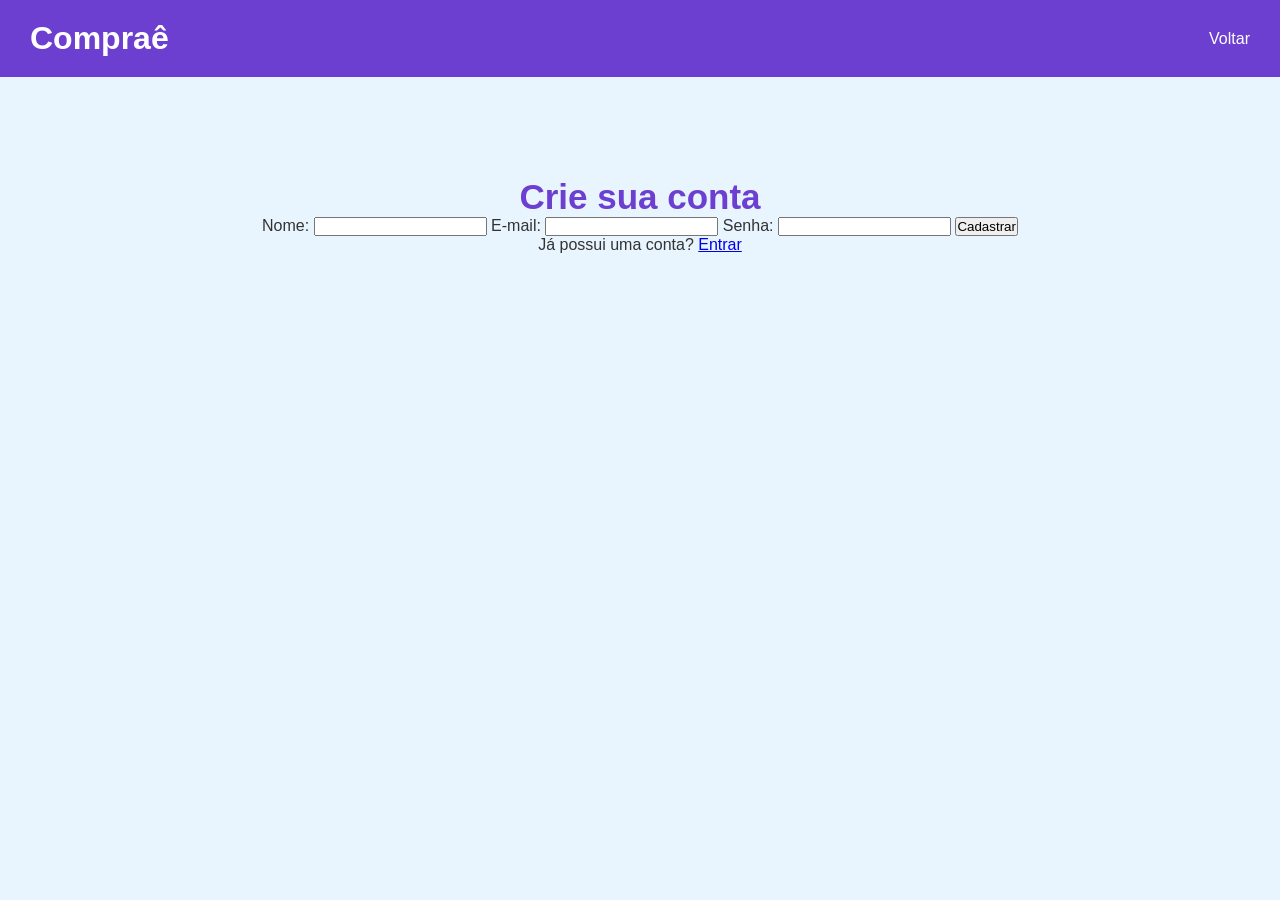
==== cadastro.html @ 254533f1 "0610melorias" ====
<!DOCTYPE html>
<html lang="pt-BR">
<head>
    <meta charset="UTF-8">
    <meta name="viewport" content="width=device-width, initial-scale=1.0">
    <title>Cadastro - OLX</title>
    <link rel="stylesheet" href="style.css">
</head>
<body>

<header>
    <h1>Compraê</h1>
    <a href="index.html">Voltar</a>
</header>

<main class="formulario">
    <h2>Crie sua conta</h2>

    <form onsubmit="cadastrar(event)">
        <label>Nome:</label>
        <input type="text" id="nome" required>

        <label>E-mail:</label>
        <input type="email" id="email" required>

        <label>Senha:</label>
        <input type="password" id="senha" required>

        <button type="submit">Cadastrar</button>
    </form>

    <p>Já possui uma conta? <a href="login.html">Entrar</a></p>
</main>

<script src="script.js"></script>
</body>
</html>
---- style.css ----
* {
            box-sizing: border-box;
            margin: 0;
            padding: 0;
            font-family: Arial, sans-serif;
        }

        body {
            background: #f5f5f5;
            color: #333;
        }

        /* CABEÇALHO */

        header {
            background: #6e0ad6;
            color: white;
            padding: 20px 8%;

            display: flex;
            justify-content: space-between;
            align-items: center;
        }

        header h1 {
            font-size: 32px;
        }

        header nav {
            display: flex;
            align-items: center;
            gap: 20px;
        }

        header a {
            color: white;
            text-decoration: none;
        }

        header button {
            background: rgb(185, 98, 98);
            color: #f5f3f0;
            border: none;
            padding: 10px 18px;
            border-radius: 6px;
            cursor: pointer;
            font-weight: bold;
        }


        /* PESQUISA */

        .busca {
            width: 90%;
            max-width: 1200px;
            margin: 30px auto;
        }

        .busca h2 {
            margin-bottom: 15px;
            font-size: 28px;
        }

        .busca input {
            width: 100%;
            padding: 14px;
            border: 1px solid #ccc;
            border-radius: 6px;
            font-size: 16px;
        }


        /* PRODUTOS */

        .anuncios {
            width: 90%;
            max-width: 1200px;
            margin: 0 auto 40px;

            display: grid;
            grid-template-columns: repeat(4, 1fr);
            gap: 20px;
        }


        /* CARD */

        .produto {
            background: white;
            border-radius: 10px;
            padding: 15px;
            box-shadow: 0 2px 7px #ddd;
            width: 100%;
        }
        


        /* IMAGENS */

        .produto img {
            width: 100%;
            height: 180px;
            object-fit: contain;
            display: block;
            background: #f5f5f5;
            border-radius: 8px;
            margin-bottom: 15px;
        }


        /* TEXTO */

        .produto h3 {
            font-size: 20px;
            margin-bottom: 8px;
        }

        .produto p {
            color: #666;
            margin-bottom: 12px;
            line-height: 1.4;
        }

        .produto strong {
            display: block;
            font-size: 24px;
            margin-bottom: 8px;
        }

        .produto span {
            color: #777;
            font-size: 14px;
        }


        /* NOVO ANÚNCIO */

        .novo-anuncio {
            background: white;
            width: 90%;
            max-width: 500px;
            margin: 30px auto;
            padding: 25px;
            border-radius: 10px;
            box-shadow: 0 2px 10px #ddd;
        }

        .novo-anuncio h2 {
            color: #6e0ad6;
            margin-bottom: 20px;
        }

        .novo-anuncio input,
        .novo-anuncio textarea {
            width: 100%;
            padding: 12px;
            margin-top: 7px;
            margin-bottom: 15px;
            border: 1px solid #ccc;
            border-radius: 6px;
        }

        .novo-anuncio textarea {
            height: 100px;
            resize: none;
        }

        .novo-anuncio button {
            background: #6e0ad6;
            color: white;
            border: none;
            padding: 12px 20px;
            border-radius: 6px;
            cursor: pointer;
        }


        /* RODAPÉ */

        footer {
            text-align: center;
            padding: 30px;
        }


        /* TABLET */

        @media (max-width: 1000px) {

            .anuncios {
                grid-template-columns: repeat(3, 1fr);
            }

        }


        /* CELULAR */

        @media (max-width: 700px) {

            .anuncios {
                grid-template-columns: repeat(2, 1fr);
            }

        }


        /* CELULAR PEQUENO */

        @media (max-width: 500px) {

            header {
                flex-direction: column;
                gap: 15px;
            }

            .anuncios {
                grid-template-columns: 1fr;
            }

        }
    
* {
    box-sizing: border-box;
}

body {
    margin: 0;

    background-color: #e8f5ff;

    color: #333;

    font-family: Arial, sans-serif;

    min-height: 100vh;
}


/* Cabeçalho */

header {
    background-color: #6c3fd1;

    color: white;

    padding: 20px 30px;

    display: flex;

    justify-content: space-between;

    align-items: center;
}

header h1 {
    margin: 0;

    font-size: 32px;
}


/* Botão de login */

#botaoLogin {
    background-color: white;

    color: #a01c0b;

    border: none;

    padding: 12px 20px;

    border-radius: 25px;

    font-weight: bold;

    cursor: pointer;
}

#botaoLogin:hover {
    background-color: #eeeeee;
}


/* Conteúdo */

main {
    text-align: center;

    padding: 100px 20px;
}

main h2 {
    color: #6c3fd1;

    font-size: 35px;
}


/* Fundo escuro */

.modal {
    display: none;

    position: fixed;

    top: 0;
    left: 0;

    width: 100%;
    height: 100%;

    background-color: rgba(0, 0, 0, 0.65);

    justify-content: center;

    align-items: center;

    z-index: 9999;
}


/* Caixa */

.caixa {
    background-color: white;

    width: 90%;

    max-width: 400px;

    padding: 30px;

    border-radius: 15px;

    position: relative;

    box-shadow: 0 10px 30px rgba(0, 0, 0, 0.3);
}


/* Botão fechar */

.fechar {
    position: absolute;

    top: 10px;
    right: 15px;

    border: none;

    background: none;

    font-size: 30px;

    cursor: pointer;
}


/* Títulos */

.caixa h2 {
    text-align: center;

    color: #6c3fd1;
}


/* Campos */

.caixa input {
    width: 100%;

    padding: 13px;

    margin: 8px 0;

    border: 1px solid #ccc;

    border-radius: 8px;

    font-size: 16px;
}


/* Botões */

.caixa button:not(.fechar) {
    width: 100%;

    padding: 13px;

    margin-top: 10px;

    border: none;

    border-radius: 8px;

    background-color: #6c3fd1;

    color: white;

    font-size: 16px;

    font-weight: bold;

    cursor: pointer;
}

.caixa button:not(.fechar):hover {
    background-color: #5427b5;
}


/* Links */

.caixa a {
    color: #6c3fd1;

    font-weight: bold;

    text-decoration: none;
}


/* Mensagens */

#mensagemLogin,
#mensagemCadastro {
    text-align: center;

    font-weight: bold;
}
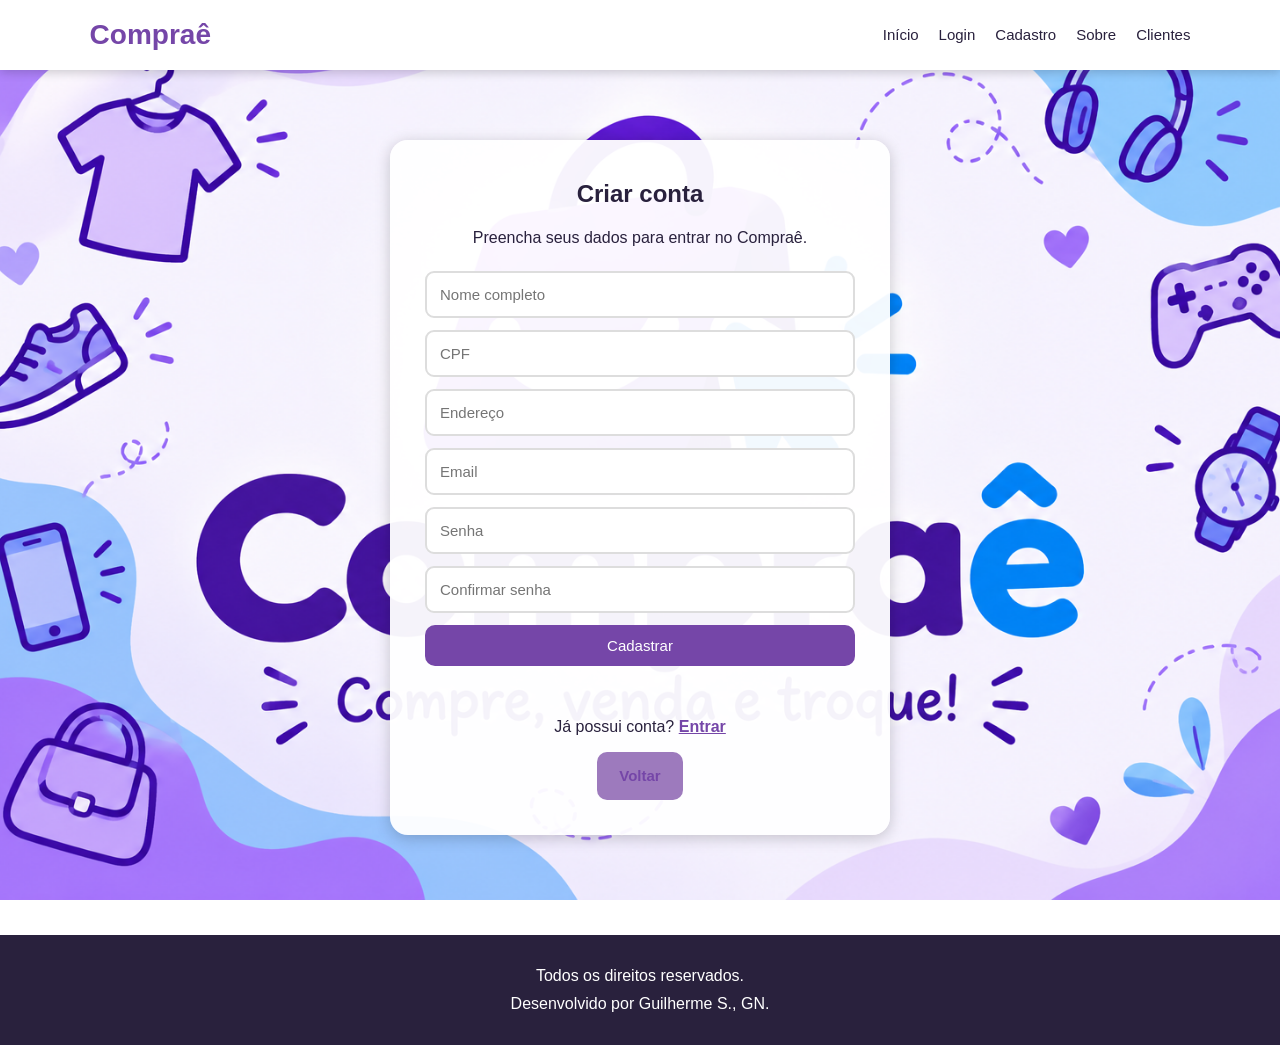
==== commit eb5a4b95: "01" ====
--- a/cadastro.html
+++ b/cadastro.html
@@ -1,36 +1,63 @@
 <!DOCTYPE html>
 <html lang="pt-BR">
 <head>
-    <meta charset="UTF-8">
-    <meta name="viewport" content="width=device-width, initial-scale=1.0">
-    <title>Cadastro - OLX</title>
-    <link rel="stylesheet" href="style.css">
+<meta charset="UTF-8">
+<meta name="viewport" content="width=device-width,initial-scale=1.0">
+<title>Cadastro - Compraê</title>
+<link rel="stylesheet" href="style.css">
 </head>
 <body>
 
 <header>
-    <h1>Compraê</h1>
-    <a href="index.html">Voltar</a>
+<div class="logo">Compraê</div>
+<nav>
+<a href="index.html">Início</a>
+<a href="login.html">Login</a>
+<a href="cadastro.html">Cadastro</a>
+<a href="index.html#empresa">Sobre</a>
+<a href="index.html#clientes">Clientes</a>
+</nav>
 </header>
 
-<main class="formulario">
-    <h2>Crie sua conta</h2>
+<main class="pagina-form">
 
-    <form onsubmit="cadastrar(event)">
-        <label>Nome:</label>
-        <input type="text" id="nome" required>
+<section class="formulario">
+<h1>Criar conta</h1>
+<p>Preencha seus dados para entrar no Compraê.</p>
 
-        <label>E-mail:</label>
-        <input type="email" id="email" required>
+<form id="formCadastro">
 
-        <label>Senha:</label>
-        <input type="password" id="senha" required>
+<input type="text" id="nomeCadastro" placeholder="Nome completo" required>
 
-        <button type="submit">Cadastrar</button>
-    </form>
+<input type="text" id="cpfCadastro" placeholder="CPF" required>
 
-    <p>Já possui uma conta? <a href="login.html">Entrar</a></p>
+<input type="text" id="enderecoCadastro" placeholder="Endereço" required>
+
+<input type="email" id="emailCadastro" placeholder="Email" required>
+
+<input type="password" id="senhaCadastro" placeholder="Senha" required>
+
+<input type="password" id="confirmarSenha" placeholder="Confirmar senha" required>
+
+<button type="submit" class="botao">Cadastrar</button>
+
+<p id="mensagemCadastro"></p>
+
+</form>
+
+<p>Já possui conta? <a href="login.html">Entrar</a></p>
+
+<a href="index.html" class="botao botao-secundario">Voltar</a>
+
+</section>
+
 </main>
+
+<footer>
+<p id="dataAtual"></p>
+<p>Todos os direitos reservados.</p>
+<p>Desenvolvido por Guilherme S., GN.</p>
+</footer>
 
 <script src="script.js"></script>
 </body>
--- a/style.css
+++ b/style.css
@@ -1,435 +1,357 @@
-
-        * {
-            box-sizing: border-box;
-            margin: 0;
-            padding: 0;
-            font-family: Arial, sans-serif;
-        }
-
-        body {
-            background: #f5f5f5;
-            color: #333;
-        }
-
-        /* CABEÇALHO */
-
-        header {
-            background: #6e0ad6;
-            color: white;
-            padding: 20px 8%;
-
-            display: flex;
-            justify-content: space-between;
-            align-items: center;
-        }
-
-        header h1 {
-            font-size: 32px;
-        }
-
-        header nav {
-            display: flex;
-            align-items: center;
-            gap: 20px;
-        }
-
-        header a {
-            color: white;
-            text-decoration: none;
-        }
-
-        header button {
-            background: rgb(185, 98, 98);
-            color: #f5f3f0;
-            border: none;
-            padding: 10px 18px;
-            border-radius: 6px;
-            cursor: pointer;
-            font-weight: bold;
-        }
-
-
-        /* PESQUISA */
-
-        .busca {
-            width: 90%;
-            max-width: 1200px;
-            margin: 30px auto;
-        }
-
-        .busca h2 {
-            margin-bottom: 15px;
-            font-size: 28px;
-        }
-
-        .busca input {
-            width: 100%;
-            padding: 14px;
-            border: 1px solid #ccc;
-            border-radius: 6px;
-            font-size: 16px;
-        }
-
-
-        /* PRODUTOS */
-
-        .anuncios {
-            width: 90%;
-            max-width: 1200px;
-            margin: 0 auto 40px;
-
-            display: grid;
-            grid-template-columns: repeat(4, 1fr);
-            gap: 20px;
-        }
-
-
-        /* CARD */
-
-        .produto {
-            background: white;
-            border-radius: 10px;
-            padding: 15px;
-            box-shadow: 0 2px 7px #ddd;
-            width: 100%;
-        }
-        
-
-
-        /* IMAGENS */
-
-        .produto img {
-            width: 100%;
-            height: 180px;
-            object-fit: contain;
-            display: block;
-            background: #f5f5f5;
-            border-radius: 8px;
-            margin-bottom: 15px;
-        }
-
-
-        /* TEXTO */
-
-        .produto h3 {
-            font-size: 20px;
-            margin-bottom: 8px;
-        }
-
-        .produto p {
-            color: #666;
-            margin-bottom: 12px;
-            line-height: 1.4;
-        }
-
-        .produto strong {
-            display: block;
-            font-size: 24px;
-            margin-bottom: 8px;
-        }
-
-        .produto span {
-            color: #777;
-            font-size: 14px;
-        }
-
-
-        /* NOVO ANÚNCIO */
-
-        .novo-anuncio {
-            background: white;
-            width: 90%;
-            max-width: 500px;
-            margin: 30px auto;
-            padding: 25px;
-            border-radius: 10px;
-            box-shadow: 0 2px 10px #ddd;
-        }
-
-        .novo-anuncio h2 {
-            color: #6e0ad6;
-            margin-bottom: 20px;
-        }
-
-        .novo-anuncio input,
-        .novo-anuncio textarea {
-            width: 100%;
-            padding: 12px;
-            margin-top: 7px;
-            margin-bottom: 15px;
-            border: 1px solid #ccc;
-            border-radius: 6px;
-        }
-
-        .novo-anuncio textarea {
-            height: 100px;
-            resize: none;
-        }
-
-        .novo-anuncio button {
-            background: #6e0ad6;
-            color: white;
-            border: none;
-            padding: 12px 20px;
-            border-radius: 6px;
-            cursor: pointer;
-        }
-
-
-        /* RODAPÉ */
-
-        footer {
-            text-align: center;
-            padding: 30px;
-        }
-
-
-        /* TABLET */
-
-        @media (max-width: 1000px) {
-
-            .anuncios {
-                grid-template-columns: repeat(3, 1fr);
-            }
-
-        }
-
-
-        /* CELULAR */
-
-        @media (max-width: 700px) {
-
-            .anuncios {
-                grid-template-columns: repeat(2, 1fr);
-            }
-
-        }
-
-
-        /* CELULAR PEQUENO */
-
-        @media (max-width: 500px) {
-
-            header {
-                flex-direction: column;
-                gap: 15px;
-            }
-
-            .anuncios {
-                grid-template-columns: 1fr;
-            }
-
-        }
-    
-* {
-    box-sizing: border-box;
-}
-
-body {
-    margin: 0;
-
-    background-color: #e8f5ff;
-
-    color: #333;
-
-    font-family: Arial, sans-serif;
-
-    min-height: 100vh;
-}
-
-
-/* Cabeçalho */
-
-header {
-    background-color: #6c3fd1;
-
-    color: white;
-
-    padding: 20px 30px;
-
-    display: flex;
-
-    justify-content: space-between;
-
-    align-items: center;
-}
-
-header h1 {
-    margin: 0;
-
-    font-size: 32px;
-}
-
-
-/* Botão de login */
-
-#botaoLogin {
-    background-color: white;
-
-    color: #a01c0b;
-
-    border: none;
-
-    padding: 12px 20px;
-
-    border-radius: 25px;
-
-    font-weight: bold;
-
-    cursor: pointer;
-}
-
-#botaoLogin:hover {
-    background-color: #eeeeee;
-}
-
-
-/* Conteúdo */
-
-main {
-    text-align: center;
-
-    padding: 100px 20px;
-}
-
-main h2 {
-    color: #6c3fd1;
-
-    font-size: 35px;
-}
-
-
-/* Fundo escuro */
-
-.modal {
-    display: none;
-
-    position: fixed;
-
-    top: 0;
-    left: 0;
-
-    width: 100%;
-    height: 100%;
-
-    background-color: rgba(0, 0, 0, 0.65);
-
-    justify-content: center;
-
-    align-items: center;
-
-    z-index: 9999;
-}
-
-
-/* Caixa */
-
-.caixa {
-    background-color: white;
-
-    width: 90%;
-
-    max-width: 400px;
-
-    padding: 30px;
-
-    border-radius: 15px;
-
-    position: relative;
-
-    box-shadow: 0 10px 30px rgba(0, 0, 0, 0.3);
-}
-
-
-/* Botão fechar */
-
-.fechar {
-    position: absolute;
-
-    top: 10px;
-    right: 15px;
-
-    border: none;
-
-    background: none;
-
-    font-size: 30px;
-
-    cursor: pointer;
-}
-
-
-/* Títulos */
-
-.caixa h2 {
-    text-align: center;
-
-    color: #6c3fd1;
-}
-
-
-/* Campos */
-
-.caixa input {
-    width: 100%;
-
-    padding: 13px;
-
-    margin: 8px 0;
-
-    border: 1px solid #ccc;
-
-    border-radius: 8px;
-
-    font-size: 16px;
-}
-
-
-/* Botões */
-
-.caixa button:not(.fechar) {
-    width: 100%;
-
-    padding: 13px;
-
-    margin-top: 10px;
-
-    border: none;
-
-    border-radius: 8px;
-
-    background-color: #6c3fd1;
-
-    color: white;
-
-    font-size: 16px;
-
-    font-weight: bold;
-
-    cursor: pointer;
-}
-
-.caixa button:not(.fechar):hover {
-    background-color: #5427b5;
-}
-
-
-/* Links */
-
-.caixa a {
-    color: #6c3fd1;
-
-    font-weight: bold;
-
-    text-decoration: none;
-}
-
-
-/* Mensagens */
-
-#mensagemLogin,
-#mensagemCadastro {
-    text-align: center;
-
-    font-weight: bold;
+*{box-sizing:border-box;margin:0;padding:0}
+
+body{
+font-family:Arial,sans-serif;
+color:#29213d;
+line-height:1.6;
+min-height:100vh;
+background:#fff url("comprae.png") center/cover fixed no-repeat;
+}
+
+header{
+position:fixed;
+top:0;
+left:0;
+width:100%;
+min-height:70px;
+background:#fff;
+display:flex;
+align-items:center;
+justify-content:space-between;
+padding:10px 7%;
+box-shadow:0 2px 10px #0003;
+z-index:1000;
+}
+
+.logo{
+font-size:28px;
+font-weight:bold;
+color:#7546a8;
+}
+
+nav{
+display:flex;
+align-items:center;
+gap:20px;
+flex-wrap:wrap;
+}
+
+nav a,nav button{
+border:0;
+background:none;
+text-decoration:none;
+color:#29213d;
+font-size:15px;
+cursor:pointer;
+}
+
+nav a:hover,nav button:hover{
+color:#7546a8;
+}
+
+nav a:active,nav button:active{
+transform:scale(.95);
+}
+
+nav a:focus,nav button:focus{
+outline:2px solid #7546a8;
+outline-offset:3px;
+}
+
+.menu{
+position:relative;
+}
+
+.submenu{
+display:none;
+position:absolute;
+top:32px;
+left:0;
+background:#fff;
+min-width:140px;
+padding:10px;
+border-radius:8px;
+box-shadow:0 4px 15px #0003;
+}
+
+.submenu.ativo{
+display:block;
+}
+
+.submenu a{
+display:block;
+padding:7px;
+}
+
+.hero{
+min-height:100vh;
+padding:120px 20px 70px;
+display:flex;
+align-items:center;
+justify-content:center;
+text-align:center;
+background:transparent;
+}
+
+.hero-content{
+max-width:650px;
+padding:40px;
+color:#fff;
+background:#291d3dcc;
+border-radius:20px;
+box-shadow:0 5px 25px #0004;
+}
+
+.hero h1{
+font-size:60px;
+margin-bottom:15px;
+}
+
+.hero p{
+font-size:21px;
+margin-bottom:25px;
+}
+
+.botao{
+display:inline-block;
+background:#7546a8;
+color:#fff;
+border:0;
+border-radius:10px;
+padding:12px 22px;
+text-decoration:none;
+cursor:pointer;
+font-size:15px;
+transition:.2s;
+}
+
+.botao:hover{
+background:#63358f;
+transform:translateY(-2px);
+}
+
+.botao:active{
+transform:scale(.97);
+}
+
+.botao:focus{
+outline:3px solid #cdb2e6;
+}
+
+.botao-secundario{
+background:#9d7abd;
+}
+
+.botao-sair{
+background:#d9534f!important;
+color:#fff!important;
+padding:9px 15px!important;
+border-radius:8px!important;
+}
+
+.botao-sair:hover{
+background:#c0392b!important;
+color:#fff!important;
+}
+
+.secao,.formulario,.produtos,.boas-vindas{
+max-width:1100px;
+margin:30px auto;
+padding:35px;
+background:#fffffff2;
+border-radius:18px;
+box-shadow:0 3px 15px #0003;
+}
+
+.secao{
+text-align:center;
+}
+
+.secao h2{
+margin-bottom:12px;
+}
+
+.pagina-form{
+min-height:100vh;
+padding:110px 20px 40px;
+display:flex;
+align-items:center;
+justify-content:center;
+}
+
+.pagina-form .formulario{
+width:100%;
+max-width:500px;
+}
+
+.formulario{
+text-align:center;
+}
+
+.formulario form{
+display:flex;
+flex-direction:column;
+gap:12px;
+margin-top:20px;
+}
+
+.formulario input,
+.formulario select,
+.produtos>input{
+width:100%;
+padding:13px;
+border:2px solid #ddd;
+border-radius:9px;
+font-size:15px;
+}
+
+.formulario input:focus,
+.formulario select:focus,
+.produtos>input:focus{
+outline:0;
+border-color:#7546a8;
+box-shadow:0 0 0 3px #7546a833;
+}
+
+.formulario p{
+margin:12px 0;
+}
+
+.formulario a{
+color:#7546a8;
+font-weight:bold;
+}
+
+#mensagemCadastro,#mensagemLogin,#mensagemProduto{
+text-align:center;
+font-weight:bold;
+}
+
+.site-main{
+min-height:100vh;
+padding:110px 7% 40px;
+}
+
+.boas-vindas{
+text-align:center;
+}
+
+.produtos{
+max-width:1100px;
+}
+
+.produtos>input{
+margin:20px 0;
+}
+
+.lista-produtos{
+display:grid;
+grid-template-columns:repeat(auto-fit,minmax(240px,1fr));
+gap:20px;
+}
+
+.produto-card{
+overflow:hidden;
+background:#fff;
+border-radius:15px;
+box-shadow:0 3px 12px #0003;
+}
+
+.produto-card img{
+width:100%;
+height:230px;
+object-fit:cover;
+}
+
+.produto-info{
+padding:18px;
+}
+
+.produto-info h3{
+margin:7px 0;
+}
+
+.categoria{
+font-size:13px;
+color:#7546a8;
+font-weight:bold;
+}
+
+.preco{
+font-size:22px;
+font-weight:bold;
+color:#7546a8;
+}
+
+.botoes-produto{
+display:flex;
+gap:8px;
+flex-wrap:wrap;
+margin-top:15px;
+}
+
+.botoes-produto button{
+flex:1;
+}
+
+.botoes-produto button:disabled{
+background:#999;
+cursor:not-allowed;
+}
+
+footer{
+text-align:center;
+background:#29213d;
+color:#fff;
+padding:25px;
+margin-top:30px;
+}
+
+footer p{
+margin:3px;
+}
+
+@media(max-width:700px){
+
+header{
+height:auto;
+padding:12px 5%;
+flex-direction:column;
+gap:10px;
+}
+
+nav{
+gap:10px;
+justify-content:center;
+}
+
+.hero{
+padding:140px 15px 50px;
+}
+
+.hero h1{
+font-size:45px;
+}
+
+.hero p{
+font-size:18px;
+}
+
+.hero-content{
+padding:25px;
+}
+
+.secao,.formulario,.produtos,.boas-vindas{
+margin:20px 10px;
+padding:25px;
+}
+
+.pagina-form{
+padding:140px 15px 40px;
+}
+
+.site-main{
+padding:140px 10px 30px;
+}
+
 }
